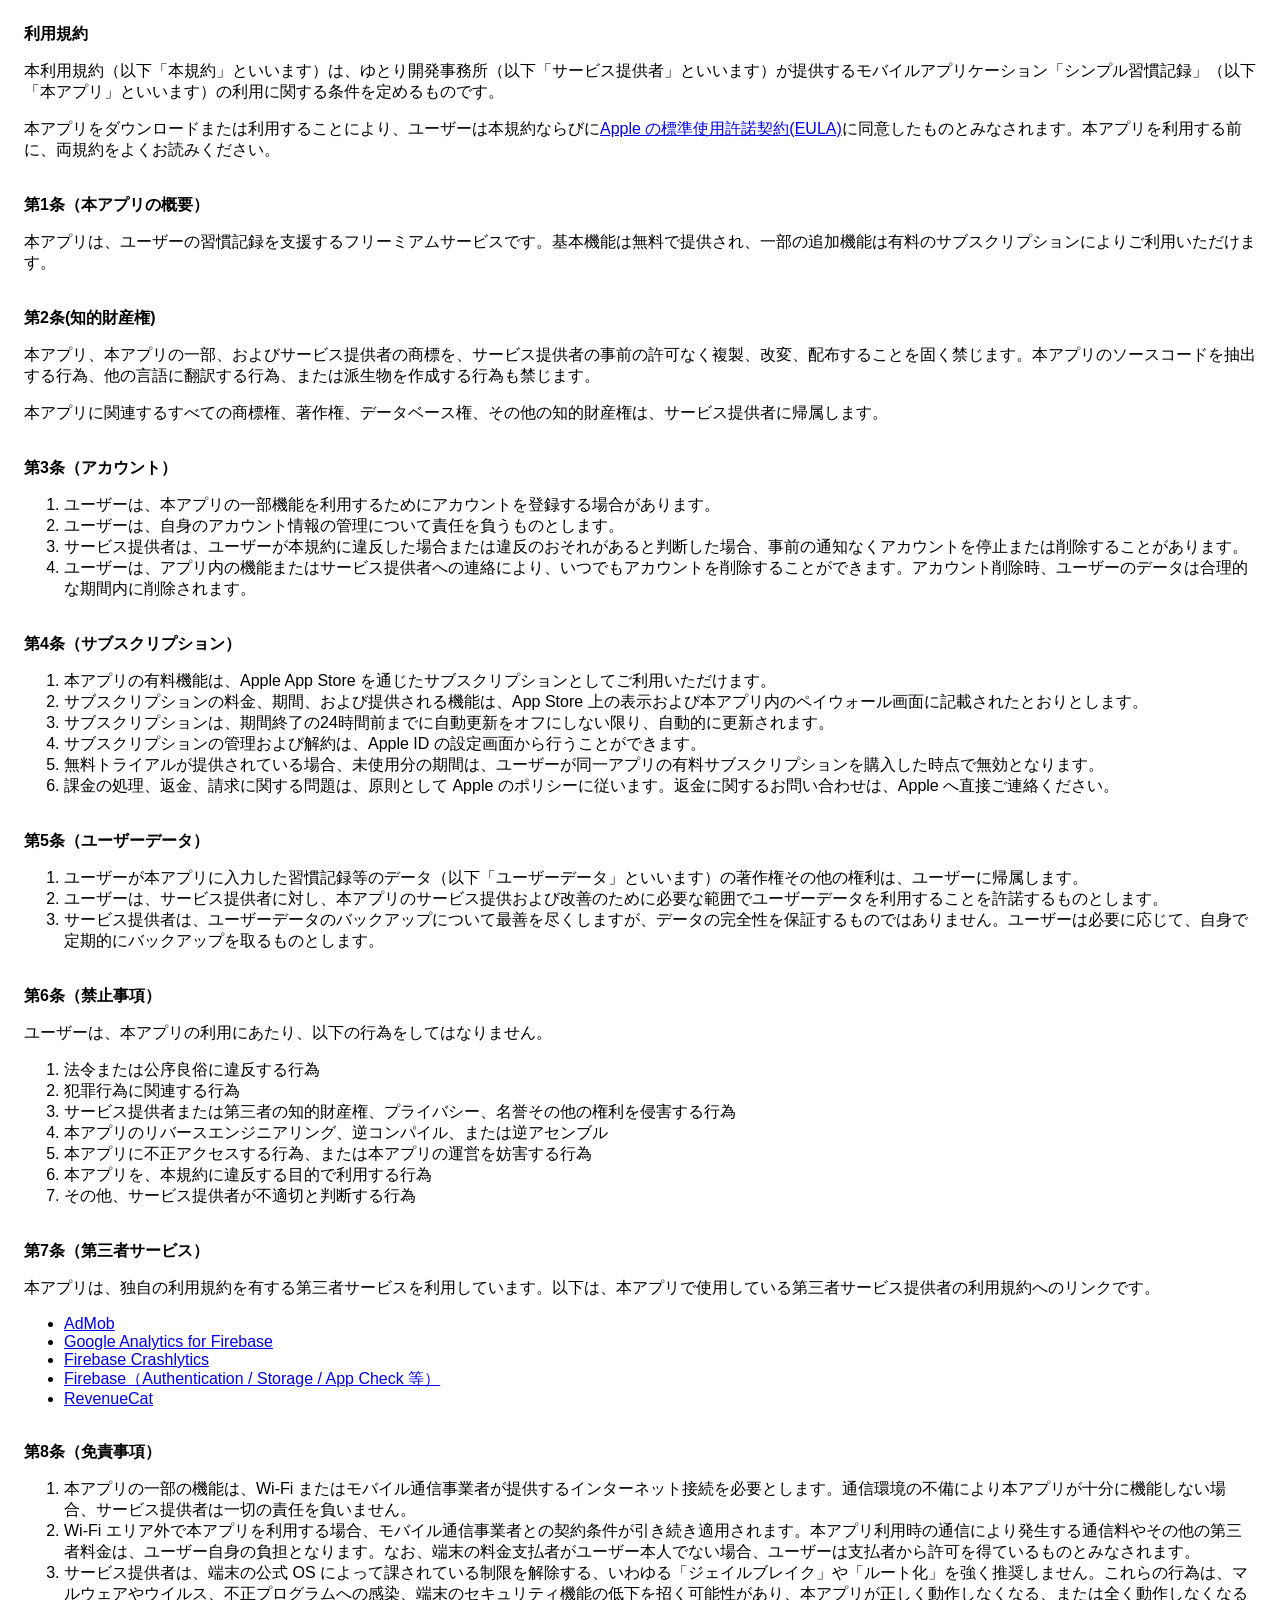
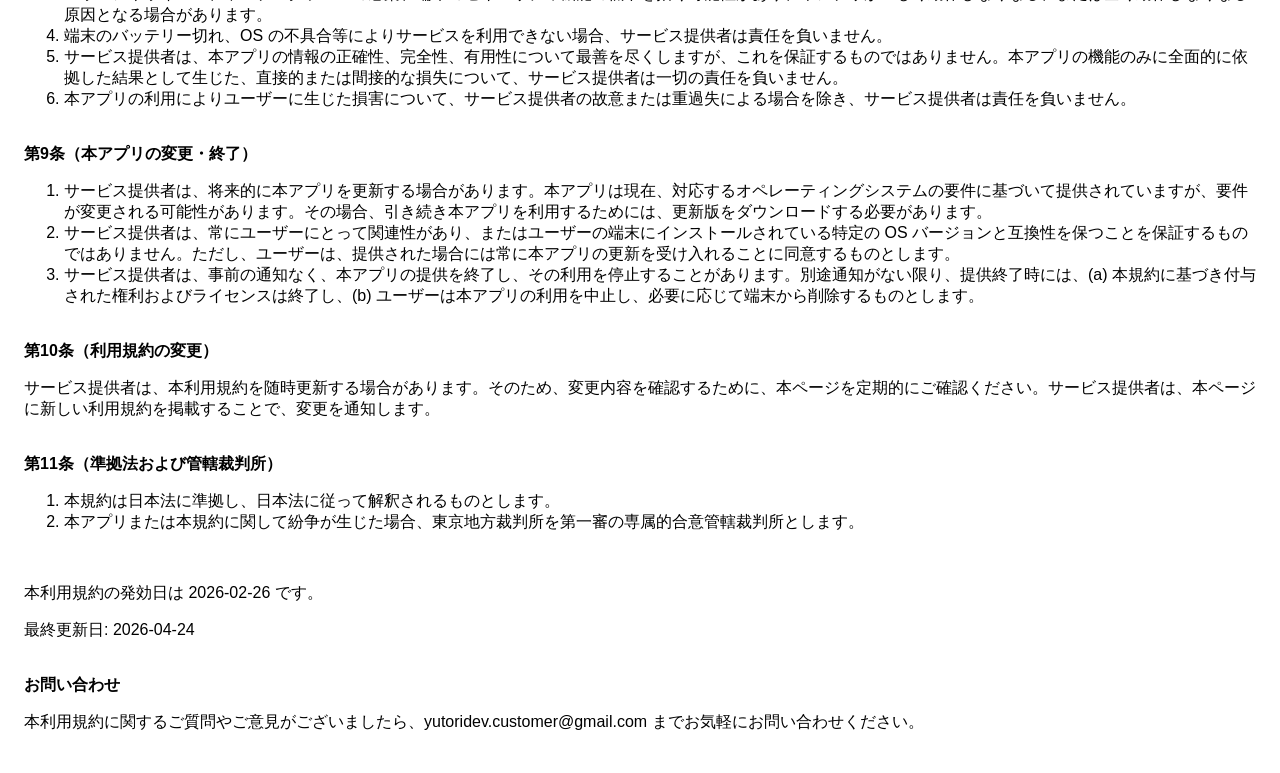
==== apps/habit_counter2/terms_of_service.html @ 51d2c5ac "(HabitCounter2)プライバシーポリシー・利用規約を作成" ====
<!DOCTYPE html>
<html lang="ja">
<head>
  <meta charset='utf-8'>
  <meta name='viewport' content='width=device-width'>
  <title>利用規約</title>
  <style> body { font-family: 'Helvetica Neue', Helvetica, Arial, sans-serif; padding:1em; } </style>
</head>
<body>

<strong>利用規約</strong>
<p>本利用規約（以下「本規約」といいます）は、ゆとり開発事務所（以下「サービス提供者」といいます）が提供するモバイルアプリケーション「シンプル習慣記録」（以下「本アプリ」といいます）の利用に関する条件を定めるものです。</p>

<p>本アプリをダウンロードまたは利用することにより、ユーザーは本規約ならびに<a href="https://www.apple.com/legal/internet-services/itunes/dev/stdeula/"target="_blank" rel="noopener noreferrer">Apple の標準使用許諾契約(EULA)</a>に同意したものとみなされます。本アプリを利用する前に、両規約をよくお読みください。</p>

<br>
<strong>第1条（本アプリの概要）</strong>
<p>本アプリは、ユーザーの習慣記録を支援するフリーミアムサービスです。基本機能は無料で提供され、一部の追加機能は有料のサブスクリプションによりご利用いただけます。</p>

<br>
<strong>第2条(知的財産権)</strong>
<p>本アプリ、本アプリの一部、およびサービス提供者の商標を、サービス提供者の事前の許可なく複製、改変、配布することを固く禁じます。本アプリのソースコードを抽出する行為、他の言語に翻訳する行為、または派生物を作成する行為も禁じます。</p>
<p>本アプリに関連するすべての商標権、著作権、データベース権、その他の知的財産権は、サービス提供者に帰属します。</p>

<br>
<strong>第3条（アカウント）</strong>
<ol>
  <li>ユーザーは、本アプリの一部機能を利用するためにアカウントを登録する場合があります。</li>
  <li>ユーザーは、自身のアカウント情報の管理について責任を負うものとします。</li>
  <li>サービス提供者は、ユーザーが本規約に違反した場合または違反のおそれがあると判断した場合、事前の通知なくアカウントを停止または削除することがあります。</li>
  <li>ユーザーは、アプリ内の機能またはサービス提供者への連絡により、いつでもアカウントを削除することができます。アカウント削除時、ユーザーのデータは合理的な期間内に削除されます。</li>
</ol>

<br>
<strong>第4条（サブスクリプション）</strong>
<ol>
  <li>本アプリの有料機能は、Apple App Store を通じたサブスクリプションとしてご利用いただけます。</li>
  <li>サブスクリプションの料金、期間、および提供される機能は、App Store 上の表示および本アプリ内のペイウォール画面に記載されたとおりとします。</li>
  <li>サブスクリプションは、期間終了の24時間前までに自動更新をオフにしない限り、自動的に更新されます。</li>
  <li>サブスクリプションの管理および解約は、Apple ID の設定画面から行うことができます。</li>
  <li>無料トライアルが提供されている場合、未使用分の期間は、ユーザーが同一アプリの有料サブスクリプションを購入した時点で無効となります。</li>
  <li>課金の処理、返金、請求に関する問題は、原則として Apple のポリシーに従います。返金に関するお問い合わせは、Apple へ直接ご連絡ください。</li>
</ol>

<br>
<strong>第5条（ユーザーデータ）</strong>
<ol>
  <li>ユーザーが本アプリに入力した習慣記録等のデータ（以下「ユーザーデータ」といいます）の著作権その他の権利は、ユーザーに帰属します。</li>
  <li>ユーザーは、サービス提供者に対し、本アプリのサービス提供および改善のために必要な範囲でユーザーデータを利用することを許諾するものとします。</li>
  <li>サービス提供者は、ユーザーデータのバックアップについて最善を尽くしますが、データの完全性を保証するものではありません。ユーザーは必要に応じて、自身で定期的にバックアップを取るものとします。</li>
</ol>

<br>
<strong>第6条（禁止事項）</strong>
<p>ユーザーは、本アプリの利用にあたり、以下の行為をしてはなりません。</p>
<ol>
  <li>法令または公序良俗に違反する行為</li>
  <li>犯罪行為に関連する行為</li>
  <li>サービス提供者または第三者の知的財産権、プライバシー、名誉その他の権利を侵害する行為</li>
  <li>本アプリのリバースエンジニアリング、逆コンパイル、または逆アセンブル</li>
  <li>本アプリに不正アクセスする行為、または本アプリの運営を妨害する行為</li>
  <li>本アプリを、本規約に違反する目的で利用する行為</li>
  <li>その他、サービス提供者が不適切と判断する行為</li>
</ol>

<br>
<strong>第7条（第三者サービス）</strong>
<p>本アプリは、独自の利用規約を有する第三者サービスを利用しています。以下は、本アプリで使用している第三者サービス提供者の利用規約へのリンクです。</p>
<ul>
  <li><a href="https://developers.google.com/admob/terms" target="_blank" rel="noopener noreferrer">AdMob</a></li>
  <li><a href="https://www.google.com/analytics/terms/" target="_blank" rel="noopener noreferrer">Google Analytics for Firebase</a></li>
  <li><a href="https://firebase.google.com/terms/crashlytics" target="_blank" rel="noopener noreferrer">Firebase Crashlytics</a></li>
  <li><a href="https://firebase.google.com/terms" target="_blank" rel="noopener noreferrer">Firebase（Authentication / Storage / App Check 等）</a></li>
  <li><a href="https://www.revenuecat.com/terms" target="_blank" rel="noopener noreferrer">RevenueCat</a></li>
</ul>

<br>
<strong>第8条（免責事項）</strong>
<ol>
  <li>本アプリの一部の機能は、Wi-Fi またはモバイル通信事業者が提供するインターネット接続を必要とします。通信環境の不備により本アプリが十分に機能しない場合、サービス提供者は一切の責任を負いません。</li>
  <li>Wi-Fi エリア外で本アプリを利用する場合、モバイル通信事業者との契約条件が引き続き適用されます。本アプリ利用時の通信により発生する通信料やその他の第三者料金は、ユーザー自身の負担となります。なお、端末の料金支払者がユーザー本人でない場合、ユーザーは支払者から許可を得ているものとみなされます。</li>
  <li>サービス提供者は、端末の公式 OS によって課されている制限を解除する、いわゆる「ジェイルブレイク」や「ルート化」を強く推奨しません。これらの行為は、マルウェアやウイルス、不正プログラムへの感染、端末のセキュリティ機能の低下を招く可能性があり、本アプリが正しく動作しなくなる、または全く動作しなくなる原因となる場合があります。</li>
  <li>端末のバッテリー切れ、OS の不具合等によりサービスを利用できない場合、サービス提供者は責任を負いません。</li>
  <li>サービス提供者は、本アプリの情報の正確性、完全性、有用性について最善を尽くしますが、これを保証するものではありません。本アプリの機能のみに全面的に依拠した結果として生じた、直接的または間接的な損失について、サービス提供者は一切の責任を負いません。</li>
  <li>本アプリの利用によりユーザーに生じた損害について、サービス提供者の故意または重過失による場合を除き、サービス提供者は責任を負いません。</li>
</ol>

<br>
<strong>第9条（本アプリの変更・終了）</strong>
<ol>
  <li>サービス提供者は、将来的に本アプリを更新する場合があります。本アプリは現在、対応するオペレーティングシステムの要件に基づいて提供されていますが、要件が変更される可能性があります。その場合、引き続き本アプリを利用するためには、更新版をダウンロードする必要があります。</li>
  <li>サービス提供者は、常にユーザーにとって関連性があり、またはユーザーの端末にインストールされている特定の OS バージョンと互換性を保つことを保証するものではありません。ただし、ユーザーは、提供された場合には常に本アプリの更新を受け入れることに同意するものとします。</li>
  <li>サービス提供者は、事前の通知なく、本アプリの提供を終了し、その利用を停止することがあります。別途通知がない限り、提供終了時には、(a) 本規約に基づき付与された権利およびライセンスは終了し、(b) ユーザーは本アプリの利用を中止し、必要に応じて端末から削除するものとします。</li>
</ol>

<br>
<strong>第10条（利用規約の変更）</strong>
<p>サービス提供者は、本利用規約を随時更新する場合があります。そのため、変更内容を確認するために、本ページを定期的にご確認ください。サービス提供者は、本ページに新しい利用規約を掲載することで、変更を通知します。</p>

<br>
<strong>第11条（準拠法および管轄裁判所）</strong>
<ol>
  <li>本規約は日本法に準拠し、日本法に従って解釈されるものとします。</li>
  <li>本アプリまたは本規約に関して紛争が生じた場合、東京地方裁判所を第一審の専属的合意管轄裁判所とします。</li>
</ol>

<br>
<p>本利用規約の発効日は 2026-02-26 です。</p>
<p>最終更新日: 2026-04-24</p>

<br>
<strong>お問い合わせ</strong>
<p>本利用規約に関するご質問やご意見がございましたら、yutoridev.customer@gmail.com までお気軽にお問い合わせください。</p>

</body>
</html>
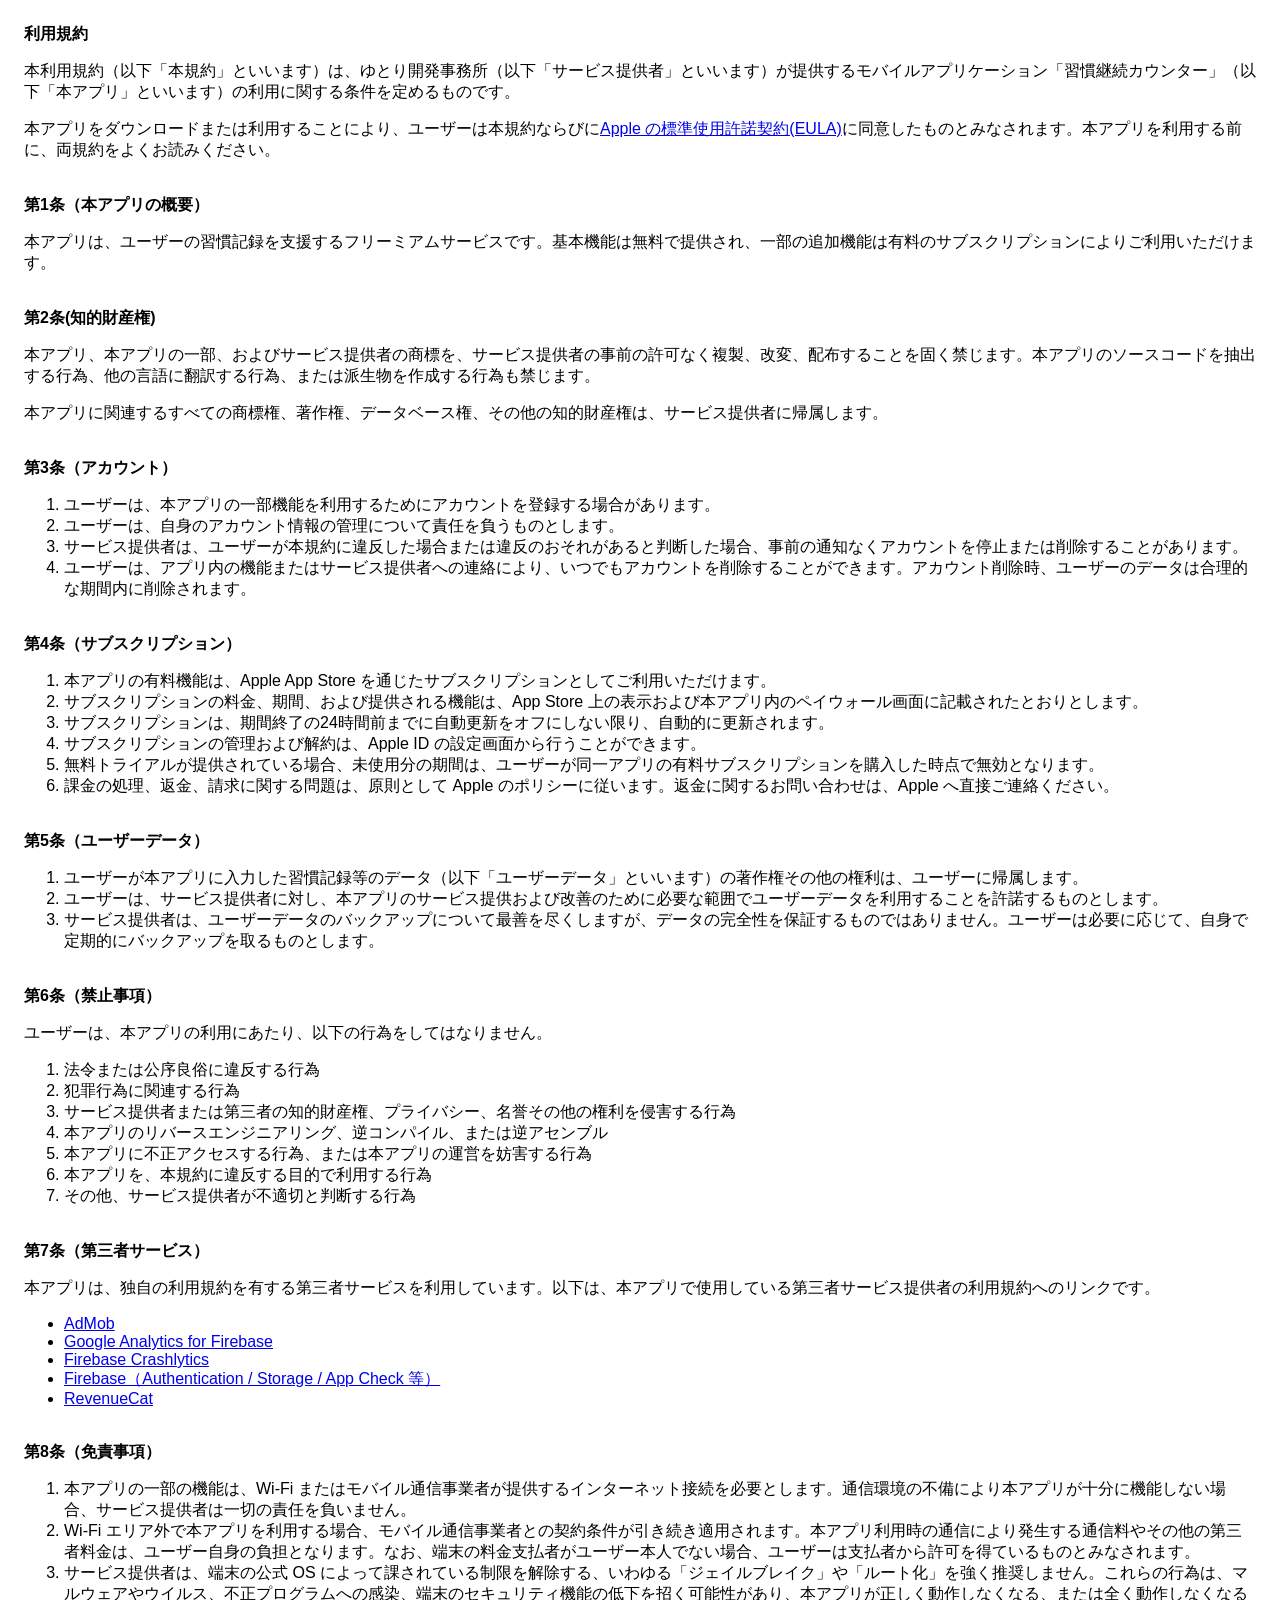
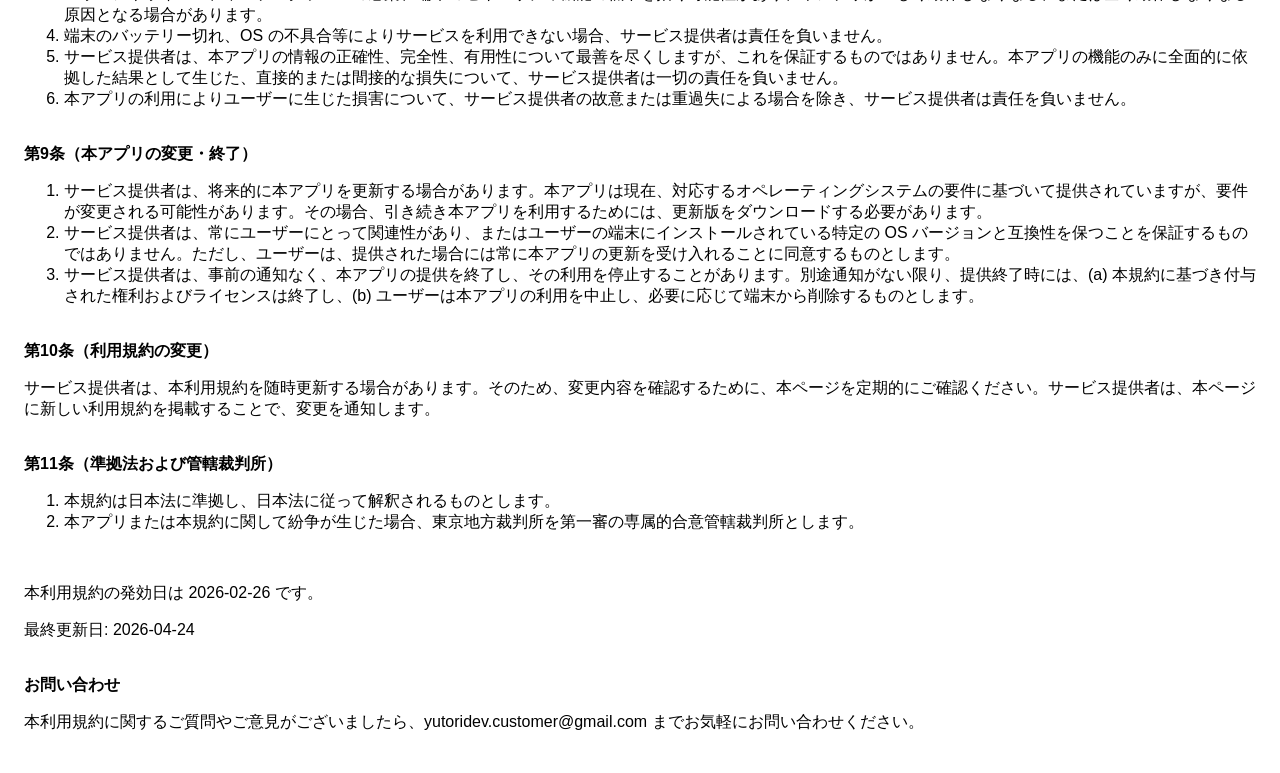
==== commit 738a399e: "Update terms_of_service.html" ====
--- a/apps/habit_counter2/terms_of_service.html
+++ b/apps/habit_counter2/terms_of_service.html
@@ -9,7 +9,7 @@
 <body>
 
 <strong>利用規約</strong>
-<p>本利用規約（以下「本規約」といいます）は、ゆとり開発事務所（以下「サービス提供者」といいます）が提供するモバイルアプリケーション「シンプル習慣記録」（以下「本アプリ」といいます）の利用に関する条件を定めるものです。</p>
+<p>本利用規約（以下「本規約」といいます）は、ゆとり開発事務所（以下「サービス提供者」といいます）が提供するモバイルアプリケーション「習慣継続カウンター」（以下「本アプリ」といいます）の利用に関する条件を定めるものです。</p>
 
 <p>本アプリをダウンロードまたは利用することにより、ユーザーは本規約ならびに<a href="https://www.apple.com/legal/internet-services/itunes/dev/stdeula/"target="_blank" rel="noopener noreferrer">Apple の標準使用許諾契約(EULA)</a>に同意したものとみなされます。本アプリを利用する前に、両規約をよくお読みください。</p>
 
